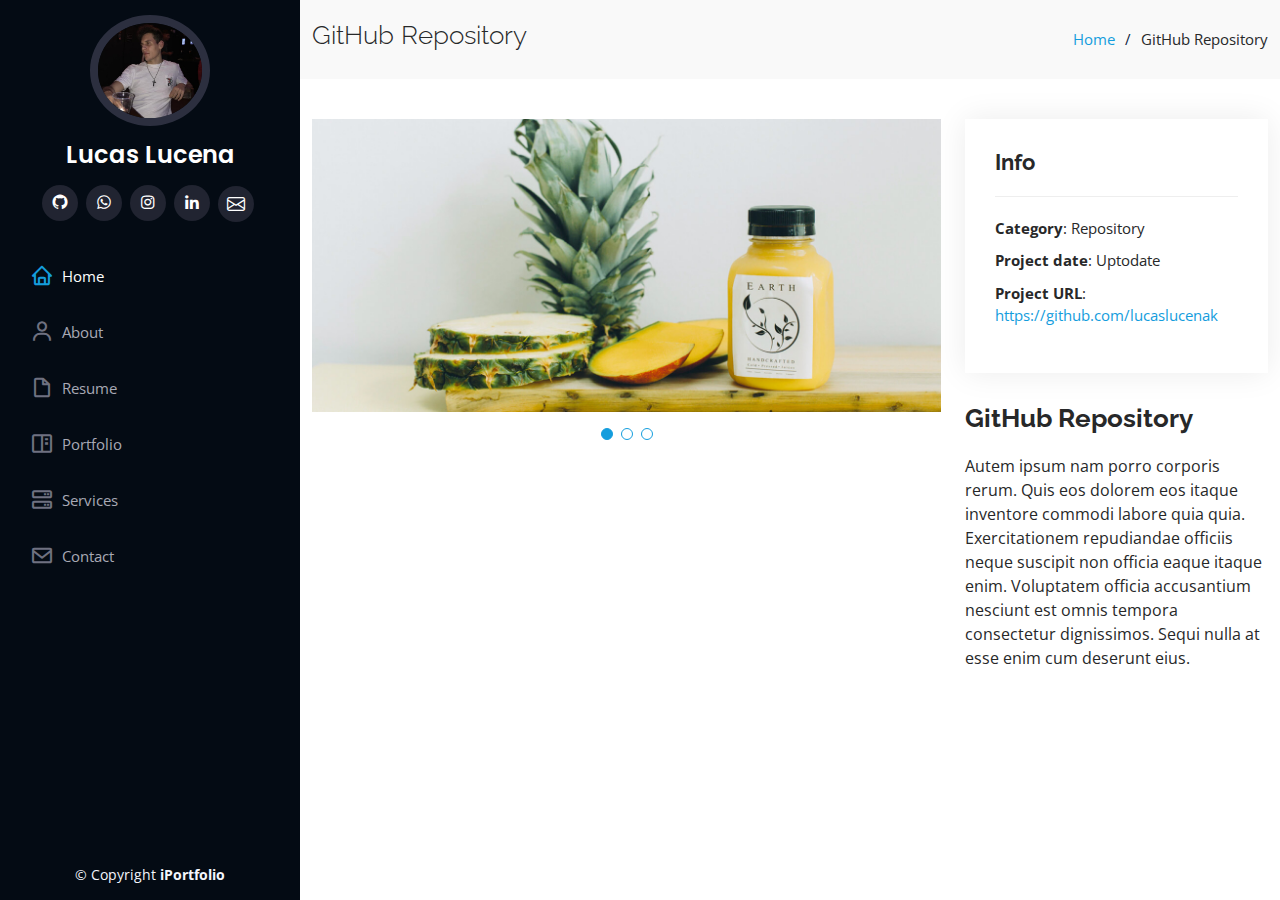
==== details-projeto1.html @ e855beb9 "updated project details" ====
<!DOCTYPE html>
<html lang="en">

<head>
  <meta charset="utf-8">
  <meta content="width=device-width, initial-scale=1.0" name="viewport">

  <title>Portfolio Details - iPortfolio Bootstrap Template</title>
  <meta content="" name="description">
  <meta content="" name="keywords">

  <!-- Favicons -->
  <link href="assets/img/favicon.png" rel="icon">
  <link href="assets/img/apple-touch-icon.png" rel="apple-touch-icon">

  <!-- Google Fonts -->
  <link href="https://fonts.googleapis.com/css?family=Open+Sans:300,300i,400,400i,600,600i,700,700i|Raleway:300,300i,400,400i,500,500i,600,600i,700,700i|Poppins:300,300i,400,400i,500,500i,600,600i,700,700i" rel="stylesheet">

  <!-- Vendor CSS Files -->
  <link href="assets/vendor/aos/aos.css" rel="stylesheet">
  <link href="assets/vendor/bootstrap/css/bootstrap.min.css" rel="stylesheet">
  <link href="assets/vendor/bootstrap-icons/bootstrap-icons.css" rel="stylesheet">
  <link href="assets/vendor/boxicons/css/boxicons.min.css" rel="stylesheet">
  <link href="assets/vendor/glightbox/css/glightbox.min.css" rel="stylesheet">
  <link href="assets/vendor/swiper/swiper-bundle.min.css" rel="stylesheet">

  <!-- Template Main CSS File -->
  <link href="assets/css/style.css" rel="stylesheet">

</head>

<body>

  <!-- ======= Mobile nav toggle button ======= -->
  <i class="bi bi-list mobile-nav-toggle d-xl-none"></i>

  <!-- ======= Header ======= -->
  <header id="header">
    <div class="d-flex flex-column">

      <div class="profile">
        <img src="assets/img/profile.jpeg" alt="" class="img-fluid rounded-circle">
        <h1 class="text-light"><a href="index.html">Lucas Lucena</a></h1>
        <div class="social-links mt-3 text-center">
          <a href="https://github.com/lucaslucenak/lucaslucenak/" class="twitter" target="_blank"><i class="bx bxl-github"></i></a>
          <a href="http://api.whatsapp.com/send?1=pt_BR&phone=5583986907270" class="facebook" target="_blank"><i class="bx bxl-whatsapp"></i></a>
          <a href="https://www.instagram.com/lucaslucenak/" class="instagram" target="_blank"><i class="bx bxl-instagram"></i></a>
          <a href="https://www.linkedin.com/in/lucas-lucena-6588271a3/" class="linkedin" target="_blank"><i class="bx bxl-linkedin"></i></a>
          <a href="mailto:lucas.lucenak@gmail.com" class="linkedin" target="_blank"><i class="bi bi-envelope"></i></a>
        </div>
      </div>

      <nav id="navbar" class="nav-menu navbar">
        <ul>
          <li><a href="index.html" class="nav-link scrollto active"><i class="bx bx-home"></i> <span>Home</span></a></li>
          <li><a href="index.html" class="nav-link scrollto"><i class="bx bx-user"></i> <span>About</span></a></li>
          <li><a href="index.html" class="nav-link scrollto"><i class="bx bx-file-blank"></i> <span>Resume</span></a></li>
          <li><a href="index.html" class="nav-link scrollto"><i class="bx bx-book-content"></i> <span>Portfolio</span></a></li>
          <li><a href="index.html" class="nav-link scrollto"><i class="bx bx-server"></i> <span>Services</span></a></li>
          <li><a href="index.html" class="nav-link scrollto"><i class="bx bx-envelope"></i> <span>Contact</span></a></li>
        </ul>
      </nav><!-- .nav-menu -->
    </div>
  </header><!-- End Header -->

  <main id="main">

    <!-- ======= Breadcrumbs ======= -->
    <section id="breadcrumbs" class="breadcrumbs">
      <div class="container">

        <div class="d-flex justify-content-between align-items-center">
          <h2>GitHub Repository</h2>
          <ol>
            <li><a href="index.html">Home</a></li>
            <li>GitHub Repository</li>
          </ol>
        </div>

      </div>
    </section><!-- End Breadcrumbs -->

    <!-- ======= Portfolio Details Section ======= -->
    <section id="portfolio-details" class="portfolio-details">
      <div class="container">

        <div class="row gy-4">

          <div class="col-lg-8">
            <div class="portfolio-details-slider swiper">
              <div class="swiper-wrapper align-items-center">

                <div class="swiper-slide">
                  <img src="assets/img/portfolio/portfolio-details-1.jpg" alt="">
                </div>

                <div class="swiper-slide">
                  <img src="assets/img/portfolio/portfolio-details-2.jpg" alt="">
                </div>

                <div class="swiper-slide">
                  <img src="assets/img/portfolio/portfolio-details-3.jpg" alt="">
                </div>

              </div>
              <div class="swiper-pagination"></div>
            </div>
          </div>

          <div class="col-lg-4">
            <div class="portfolio-info">
              <h3>Info</h3>
              <ul>
                <li><strong>Category</strong>: Repository</li>
                <li><strong>Project date</strong>: Uptodate</li>
                <li><strong>Project URL</strong>: <a href="https://github.com/lucaslucenak">https://github.com/lucaslucenak</a></li>
              </ul>
            </div>
            <div class="portfolio-description">
              <h2>GitHub Repository</h2>
              <p>
                Autem ipsum nam porro corporis rerum. Quis eos dolorem eos itaque inventore commodi labore quia quia. Exercitationem repudiandae officiis neque suscipit non officia eaque itaque enim. Voluptatem officia accusantium nesciunt est omnis tempora consectetur dignissimos. Sequi nulla at esse enim cum deserunt eius.
              </p>
            </div>
          </div>

        </div>

      </div>
    </section><!-- End Portfolio Details Section -->

  </main><!-- End #main -->

  <!-- ======= Footer ======= -->
  <footer id="footer">
    <div class="container">
      <div class="copyright">
        &copy; Copyright <strong><span>iPortfolio</span></strong>
      </div>
    </div>
  </footer><!-- End  Footer -->

  <a href="#" class="back-to-top d-flex align-items-center justify-content-center"><i class="bi bi-arrow-up-short"></i></a>

  <!-- Vendor JS Files -->
  <script src="assets/vendor/purecounter/purecounter.js"></script>
  <script src="assets/vendor/aos/aos.js"></script>
  <script src="assets/vendor/bootstrap/js/bootstrap.bundle.min.js"></script>
  <script src="assets/vendor/glightbox/js/glightbox.min.js"></script>
  <script src="assets/vendor/isotope-layout/isotope.pkgd.min.js"></script>
  <script src="assets/vendor/swiper/swiper-bundle.min.js"></script>
  <script src="assets/vendor/typed.js/typed.min.js"></script>
  <script src="assets/vendor/waypoints/noframework.waypoints.js"></script>
  <script src="assets/vendor/php-email-form/validate.js"></script>

  <!-- Template Main JS File -->
  <script src="assets/js/main.js"></script>

</body>

</html>
---- assets/css/style.css ----
/**
* Template Name: iPortfolio - v3.7.0
* Template URL: https://bootstrapmade.com/iportfolio-bootstrap-portfolio-websites-template/
* Author: BootstrapMade.com
* License: https://bootstrapmade.com/license/
*/

/*--------------------------------------------------------------
# General
--------------------------------------------------------------*/
body {
  font-family: "Open Sans", sans-serif;
  color: #272829;
}

a {
  color: #149ddd;
  text-decoration: none;
}

a:hover {
  color: #37b3ed;
  text-decoration: none;
}

h1, h2, h3, h4, h5, h6 {
  font-family: "Raleway", sans-serif;
}

/*--------------------------------------------------------------
# Back to top button
--------------------------------------------------------------*/
.back-to-top {
  position: fixed;
  visibility: hidden;
  opacity: 0;
  right: 15px;
  bottom: 15px;
  z-index: 996;
  background: #149ddd;
  width: 40px;
  height: 40px;
  border-radius: 50px;
  transition: all 0.4s;
}
.back-to-top i {
  font-size: 28px;
  color: #fff;
  line-height: 0;
}
.back-to-top:hover {
  background: #2eafec;
  color: #fff;
}
.back-to-top.active {
  visibility: visible;
  opacity: 1;
}

/*--------------------------------------------------------------
# Header
--------------------------------------------------------------*/
#header {
  position: fixed;
  top: 0;
  left: 0;
  bottom: 0;
  width: 300px;
  transition: all ease-in-out 0.5s;
  z-index: 9997;
  transition: all 0.5s;
  padding: 0 15px;
  background: #040b14;
  overflow-y: auto;
}
#header .profile img {
  margin: 15px auto;
  display: block;
  width: 120px;
  border: 8px solid #2c2f3f;
}
#header .profile h1 {
  font-size: 24px;
  margin: 0;
  padding: 0;
  font-weight: 600;
  -moz-text-align-last: center;
  text-align-last: center;
  font-family: "Poppins", sans-serif;
}
#header .profile h1 a, #header .profile h1 a:hover {
  color: #fff;
  text-decoration: none;
}
#header .profile .social-links a {
  font-size: 18px;
  display: inline-block;
  background: #212431;
  color: #fff;
  line-height: 1;
  padding: 8px 0;
  margin-right: 4px;
  border-radius: 50%;
  text-align: center;
  width: 36px;
  height: 36px;
  transition: 0.3s;
}
#header .profile .social-links a:hover {
  background: #149ddd;
  color: #fff;
  text-decoration: none;
}

#main {
  margin-left: 300px;
}

@media (max-width: 1199px) {
  #header {
    left: -300px;
  }

  #main {
    margin-left: 0;
  }
}
/*--------------------------------------------------------------
# Navigation Menu
--------------------------------------------------------------*/
/* Desktop Navigation */
.nav-menu {
  padding: 30px 0 0 0;
}
.nav-menu * {
  margin: 0;
  padding: 0;
  list-style: none;
}
.nav-menu > ul > li {
  position: relative;
  white-space: nowrap;
}
.nav-menu a, .nav-menu a:focus {
  display: flex;
  align-items: center;
  color: #a8a9b4;
  padding: 12px 15px;
  margin-bottom: 8px;
  transition: 0.3s;
  font-size: 15px;
}
.nav-menu a i, .nav-menu a:focus i {
  font-size: 24px;
  padding-right: 8px;
  color: #6f7180;
}
.nav-menu a:hover, .nav-menu .active, .nav-menu .active:focus, .nav-menu li:hover > a {
  text-decoration: none;
  color: #fff;
}
.nav-menu a:hover i, .nav-menu .active i, .nav-menu .active:focus i, .nav-menu li:hover > a i {
  color: #149ddd;
}

/* Mobile Navigation */
.mobile-nav-toggle {
  position: fixed;
  right: 15px;
  top: 15px;
  z-index: 9998;
  border: 0;
  font-size: 24px;
  transition: all 0.4s;
  outline: none !important;
  background-color: #149ddd;
  color: #fff;
  width: 40px;
  height: 40px;
  display: inline-flex;
  align-items: center;
  justify-content: center;
  line-height: 0;
  border-radius: 50px;
  cursor: pointer;
}

.mobile-nav-active {
  overflow: hidden;
}
.mobile-nav-active #header {
  left: 0;
}

/*--------------------------------------------------------------
# Hero Section
--------------------------------------------------------------*/
#hero {
  width: 100%;
  height: 100vh;
  background: url('https://getwallpapers.com/wallpaper/full/1/8/2/74758.jpg') top center;
  background-size: cover;
}
#hero:before {
  content: "";
  background: rgba(5, 13, 24, 0.3);
  position: absolute;
  bottom: 0;
  top: 0;
  left: 0;
  right: 0;
  z-index: 1;
}
#hero .hero-container {
  position: relative;
  z-index: 2;
  min-width: 300px;
}
#hero h1 {
  margin: 0 0 10px 0;
  font-size: 64px;
  font-weight: 700;
  line-height: 56px;
  color: #fff;
}
#hero p {
  color: #fff;
  margin-bottom: 50px;
  font-size: 26px;
  font-family: "Poppins", sans-serif;
}
#hero p span {
  color: #fff;
  padding-bottom: 4px;
  letter-spacing: 1px;
  border-bottom: 3px solid #149ddd;
}
@media (min-width: 1024px) {
  #hero {
    background-attachment: fixed;
  }
}
@media (max-width: 768px) {
  #hero h1 {
    font-size: 28px;
    line-height: 36px;
  }
  #hero h2 {
    font-size: 18px;
    line-height: 24px;
    margin-bottom: 30px;
  }
}

/*--------------------------------------------------------------
# Sections General
--------------------------------------------------------------*/
section {
  padding: 60px 0;
  overflow: hidden;
}

.section-bg {
  background: #f5f8fd;
}

.section-title {
  padding-bottom: 30px;
}
.section-title h2 {
  font-size: 32px;
  font-weight: bold;
  margin-bottom: 20px;
  padding-bottom: 20px;
  position: relative;
  color: #173b6c;
}
.section-title h2::after {
  content: "";
  position: absolute;
  display: block;
  width: 50px;
  height: 3px;
  background: #149ddd;
  bottom: 0;
  left: 0;
}
.section-title p {
  margin-bottom: 0;
}

/*--------------------------------------------------------------
# About
--------------------------------------------------------------*/
.about .content h3 {
  font-weight: 700;
  font-size: 26px;
  color: #173b6c;
}
.about .content ul {
  list-style: none;
  padding: 0;
}
.about .content ul li {
  margin-bottom: 20px;
  display: flex;
  align-items: center;
}
.about .content ul strong {
  margin-right: 10px;
}
.about .content ul i {
  font-size: 16px;
  margin-right: 5px;
  color: #149ddd;
  line-height: 0;
}
.about .content p:last-child {
  margin-bottom: 0;
}

/*--------------------------------------------------------------
# Facts
--------------------------------------------------------------*/
.facts {
  padding-bottom: 30px;
}
.facts .count-box {
  padding: 30px;
  width: 100%;
}
.facts .count-box i {
  display: block;
  font-size: 44px;
  color: #149ddd;
  float: left;
  line-height: 0;
}
.facts .count-box span {
  font-size: 48px;
  line-height: 40px;
  display: block;
  font-weight: 700;
  color: #050d18;
  margin-left: 60px;
}
.facts .count-box p {
  padding: 15px 0 0 0;
  margin: 0 0 0 60px;
  font-family: "Raleway", sans-serif;
  font-size: 14px;
  color: #122f57;
}
.facts .count-box a {
  font-weight: 600;
  display: block;
  margin-top: 20px;
  color: #122f57;
  font-size: 15px;
  font-family: "Poppins", sans-serif;
  transition: ease-in-out 0.3s;
}
.facts .count-box a:hover {
  color: #1f5297;
}

/*--------------------------------------------------------------
# Akills
--------------------------------------------------------------*/
.skills .progress {
  height: 60px;
  display: block;
  background: none;
  border-radius: 0;
}
.skills .progress .skill {
  padding: 0;
  margin: 0 0 6px 0;
  text-transform: uppercase;
  display: block;
  font-weight: 600;
  font-family: "Poppins", sans-serif;
  color: #050d18;
}
.skills .progress .skill .val {
  float: right;
  font-style: normal;
}
.skills .progress-bar-wrap {
  background: #dce8f8;
  height: 10px;
}
.skills .progress-bar {
  width: 1px;
  height: 10px;
  transition: 0.9s;
  background-color: #149ddd;
}

/*--------------------------------------------------------------
# Resume
--------------------------------------------------------------*/
.resume .resume-title {
  font-size: 26px;
  font-weight: 700;
  margin-top: 20px;
  margin-bottom: 20px;
  color: #050d18;
}
.resume .resume-item {
  padding: 0 0 20px 20px;
  margin-top: -2px;
  border-left: 2px solid #1f5297;
  position: relative;
}
.resume .resume-item h4 {
  line-height: 18px;
  font-size: 18px;
  font-weight: 600;
  text-transform: uppercase;
  font-family: "Poppins", sans-serif;
  color: #050d18;
  margin-bottom: 10px;
}
.resume .resume-item h5 {
  font-size: 16px;
  background: #e4edf9;
  padding: 5px 15px;
  display: inline-block;
  font-weight: 600;
  margin-bottom: 10px;
}
.resume .resume-item ul {
  padding-left: 20px;
}
.resume .resume-item ul li {
  padding-bottom: 10px;
}
.resume .resume-item:last-child {
  padding-bottom: 0;
}
.resume .resume-item::before {
  content: "";
  position: absolute;
  width: 16px;
  height: 16px;
  border-radius: 50px;
  left: -9px;
  top: 0;
  background: #fff;
  border: 2px solid #1f5297;
}

/*--------------------------------------------------------------
# Portfolio
--------------------------------------------------------------*/
.portfolio .portfolio-item {
  margin-bottom: 30px;
}
.portfolio #portfolio-flters {
  padding: 0;
  margin: 0 auto 35px auto;
  list-style: none;
  text-align: center;
  background: #fff;
  border-radius: 50px;
  padding: 2px 15px;
}
.portfolio #portfolio-flters li {
  cursor: pointer;
  display: inline-block;
  padding: 10px 15px 8px 15px;
  font-size: 14px;
  font-weight: 600;
  line-height: 1;
  text-transform: uppercase;
  color: #272829;
  margin-bottom: 5px;
  transition: all 0.3s ease-in-out;
}
.portfolio #portfolio-flters li:hover, .portfolio #portfolio-flters li.filter-active {
  color: #149ddd;
}
.portfolio #portfolio-flters li:last-child {
  margin-right: 0;
}
.portfolio .portfolio-wrap {
  transition: 0.3s;
  position: relative;
  overflow: hidden;
  z-index: 1;
}
.portfolio .portfolio-wrap::before {
  content: "";
  background: rgba(255, 255, 255, 0.5);
  position: absolute;
  left: 0;
  right: 0;
  top: 0;
  bottom: 0;
  transition: all ease-in-out 0.3s;
  z-index: 2;
  opacity: 0;
}
.portfolio .portfolio-wrap .portfolio-links {
  opacity: 1;
  left: 0;
  right: 0;
  bottom: -60px;
  z-index: 3;
  position: absolute;
  transition: all ease-in-out 0.3s;
  display: flex;
  justify-content: center;
}
.portfolio .portfolio-wrap .portfolio-links a {
  color: #fff;
  font-size: 28px;
  text-align: center;
  background: rgba(20, 157, 221, 0.75);
  transition: 0.3s;
  width: 50%;
}
.portfolio .portfolio-wrap .portfolio-links a:hover {
  background: rgba(20, 157, 221, 0.95);
}
.portfolio .portfolio-wrap .portfolio-links a + a {
  border-left: 1px solid #37b3ed;
}
.portfolio .portfolio-wrap:hover::before {
  top: 0;
  left: 0;
  right: 0;
  bottom: 0;
  opacity: 1;
}
.portfolio .portfolio-wrap:hover .portfolio-links {
  opacity: 1;
  bottom: 0;
}

/*--------------------------------------------------------------
# Portfolio Details
--------------------------------------------------------------*/
.portfolio-details {
  padding-top: 40px;
}
.portfolio-details .portfolio-details-slider img {
  width: 100%;
}
.portfolio-details .portfolio-details-slider .swiper-pagination {
  margin-top: 20px;
  position: relative;
}
.portfolio-details .portfolio-details-slider .swiper-pagination .swiper-pagination-bullet {
  width: 12px;
  height: 12px;
  background-color: #fff;
  opacity: 1;
  border: 1px solid #149ddd;
}
.portfolio-details .portfolio-details-slider .swiper-pagination .swiper-pagination-bullet-active {
  background-color: #149ddd;
}
.portfolio-details .portfolio-info {
  padding: 30px;
  box-shadow: 0px 0 30px rgba(5, 13, 24, 0.08);
}
.portfolio-details .portfolio-info h3 {
  font-size: 22px;
  font-weight: 700;
  margin-bottom: 20px;
  padding-bottom: 20px;
  border-bottom: 1px solid #eee;
}
.portfolio-details .portfolio-info ul {
  list-style: none;
  padding: 0;
  font-size: 15px;
}
.portfolio-details .portfolio-info ul li + li {
  margin-top: 10px;
}
.portfolio-details .portfolio-description {
  padding-top: 30px;
}
.portfolio-details .portfolio-description h2 {
  font-size: 26px;
  font-weight: 700;
  margin-bottom: 20px;
}
.portfolio-details .portfolio-description p {
  padding: 0;
}

/*--------------------------------------------------------------
# Services
--------------------------------------------------------------*/
.services .icon-box {
  margin-bottom: 20px;
}
.services .icon {
  float: left;
  display: flex;
  align-items: center;
  justify-content: center;
  width: 54px;
  height: 54px;
  background: #149ddd;
  border-radius: 50%;
  transition: 0.5s;
  border: 1px solid #149ddd;
}
.services .icon i {
  color: #fff;
  font-size: 24px;
  line-height: 0;
}
.services .icon-box:hover .icon {
  background: #fff;
}
.services .icon-box:hover .icon i {
  color: #149ddd;
}
.services .title {
  margin-left: 80px;
  font-weight: 700;
  margin-bottom: 15px;
  font-size: 18px;
}
.services .title a {
  color: #343a40;
}
.services .title a:hover {
  color: #149ddd;
}
.services .description {
  margin-left: 80px;
  line-height: 24px;
  font-size: 14px;
}

/*--------------------------------------------------------------
# Testimonials
--------------------------------------------------------------*/
.testimonials .testimonials-carousel, .testimonials .testimonials-slider {
  overflow: hidden;
}
.testimonials .testimonial-item {
  box-sizing: content-box;
  text-align: center;
  min-height: 320px;
}
.testimonials .testimonial-item .testimonial-img {
  width: 90px;
  border-radius: 50%;
  margin: 0 auto;
}
.testimonials .testimonial-item h3 {
  font-size: 18px;
  font-weight: bold;
  margin: 10px 0 5px 0;
  color: #111;
}
.testimonials .testimonial-item h4 {
  font-size: 14px;
  color: #999;
  margin: 0;
}
.testimonials .testimonial-item .quote-icon-left, .testimonials .testimonial-item .quote-icon-right {
  color: #c3e8fa;
  font-size: 26px;
}
.testimonials .testimonial-item .quote-icon-left {
  display: inline-block;
  left: -5px;
  position: relative;
}
.testimonials .testimonial-item .quote-icon-right {
  display: inline-block;
  right: -5px;
  position: relative;
  top: 10px;
}
.testimonials .testimonial-item p {
  font-style: italic;
  margin: 0 15px 15px 15px;
  padding: 20px;
  background: #fff;
  position: relative;
  margin-bottom: 35px;
  border-radius: 6px;
  box-shadow: 0px 2px 15px rgba(0, 0, 0, 0.1);
}
.testimonials .testimonial-item p::after {
  content: "";
  width: 0;
  height: 0;
  border-top: 20px solid #fff;
  border-right: 20px solid transparent;
  border-left: 20px solid transparent;
  position: absolute;
  bottom: -20px;
  left: calc(50% - 20px);
}
.testimonials .swiper-pagination {
  margin-top: 20px;
  position: relative;
}
.testimonials .swiper-pagination .swiper-pagination-bullet {
  width: 12px;
  height: 12px;
  background-color: #fff;
  opacity: 1;
  border: 1px solid #149ddd;
}
.testimonials .swiper-pagination .swiper-pagination-bullet-active {
  background-color: #149ddd;
}

/*--------------------------------------------------------------
# Contact
--------------------------------------------------------------*/
.contact {
  padding-bottom: 130px;
}
.contact .info {
  padding: 30px;
  background: #fff;
  width: 100%;
  box-shadow: 0 0 24px 0 rgba(0, 0, 0, 0.12);
}
.contact .info i {
  font-size: 20px;
  color: #149ddd;
  float: left;
  width: 44px;
  height: 44px;
  background: #dff3fc;
  display: flex;
  justify-content: center;
  align-items: center;
  border-radius: 50px;
  transition: all 0.3s ease-in-out;
}
.contact .info h4 {
  padding: 0 0 0 60px;
  font-size: 22px;
  font-weight: 600;
  margin-bottom: 5px;
  color: #050d18;
}
.contact .info p {
  padding: 0 0 10px 60px;
  margin-bottom: 20px;
  font-size: 14px;
  color: #173b6c;
}
.contact .info .email p {
  padding-top: 5px;
}
.contact .info .social-links {
  padding-left: 60px;
}
.contact .info .social-links a {
  font-size: 18px;
  display: inline-block;
  background: #333;
  color: #fff;
  line-height: 1;
  padding: 8px 0;
  border-radius: 50%;
  text-align: center;
  width: 36px;
  height: 36px;
  transition: 0.3s;
  margin-right: 10px;
}
.contact .info .social-links a:hover {
  background: #149ddd;
  color: #fff;
}
.contact .info .email:hover i, .contact .info .address:hover i, .contact .info .phone:hover i {
  background: #149ddd;
  color: #fff;
}
.contact .php-email-form {
  width: 100%;
  padding: 30px;
  background: #fff;
  box-shadow: 0 0 24px 0 rgba(0, 0, 0, 0.12);
}
.contact .php-email-form .form-group {
  padding-bottom: 8px;
}
.contact .php-email-form .validate {
  display: none;
  color: red;
  margin: 0 0 15px 0;
  font-weight: 400;
  font-size: 13px;
}
.contact .php-email-form .error-message {
  display: none;
  color: #fff;
  background: #ed3c0d;
  text-align: left;
  padding: 15px;
  font-weight: 600;
}
.contact .php-email-form .error-message br + br {
  margin-top: 25px;
}
.contact .php-email-form .sent-message {
  display: none;
  color: #fff;
  background: #18d26e;
  text-align: center;
  padding: 15px;
  font-weight: 600;
}
.contact .php-email-form .loading {
  display: none;
  background: #fff;
  text-align: center;
  padding: 15px;
}
.contact .php-email-form .loading:before {
  content: "";
  display: inline-block;
  border-radius: 50%;
  width: 24px;
  height: 24px;
  margin: 0 10px -6px 0;
  border: 3px solid #18d26e;
  border-top-color: #eee;
  -webkit-animation: animate-loading 1s linear infinite;
  animation: animate-loading 1s linear infinite;
}
.contact .php-email-form .form-group {
  margin-bottom: 15px;
}
.contact .php-email-form label {
  padding-bottom: 8px;
}
.contact .php-email-form input, .contact .php-email-form textarea {
  border-radius: 0;
  box-shadow: none;
  font-size: 14px;
}
.contact .php-email-form input {
  height: 44px;
}
.contact .php-email-form textarea {
  padding: 10px 15px;
}
.contact .php-email-form button[type=submit] {
  background: #149ddd;
  border: 0;
  padding: 10px 24px;
  color: #fff;
  transition: 0.4s;
  border-radius: 4px;
}
.contact .php-email-form button[type=submit]:hover {
  background: #37b3ed;
}
@-webkit-keyframes animate-loading {
  0% {
    transform: rotate(0deg);
  }
  100% {
    transform: rotate(360deg);
  }
}
@keyframes animate-loading {
  0% {
    transform: rotate(0deg);
  }
  100% {
    transform: rotate(360deg);
  }
}

/*--------------------------------------------------------------
# Breadcrumbs
--------------------------------------------------------------*/
.breadcrumbs {
  padding: 20px 0;
  background: #f9f9f9;
}
.breadcrumbs h2 {
  font-size: 26px;
  font-weight: 300;
}
.breadcrumbs ol {
  display: flex;
  flex-wrap: wrap;
  list-style: none;
  padding: 0;
  margin: 0;
  font-size: 15px;
}
.breadcrumbs ol li + li {
  padding-left: 10px;
}
.breadcrumbs ol li + li::before {
  display: inline-block;
  padding-right: 10px;
  color: #0e2442;
  content: "/";
}
@media (max-width: 768px) {
  .breadcrumbs .d-flex {
    display: block !important;
  }
  .breadcrumbs ol {
    display: block;
  }
  .breadcrumbs ol li {
    display: inline-block;
  }
}

/*--------------------------------------------------------------
# Footer
--------------------------------------------------------------*/
#footer {
  padding: 15px;
  color: #f4f6fd;
  font-size: 14px;
  position: fixed;
  left: 0;
  bottom: 0;
  width: 300px;
  z-index: 9999;
  background: #040b14;
}
#footer .copyright {
  text-align: center;
}
#footer .credits {
  padding-top: 5px;
  text-align: center;
  font-size: 13px;
  color: #eaebf0;
}
@media (max-width: 1199px) {
  #footer {
    position: static;
    width: auto;
    padding-right: 20px 15px;
  }
}
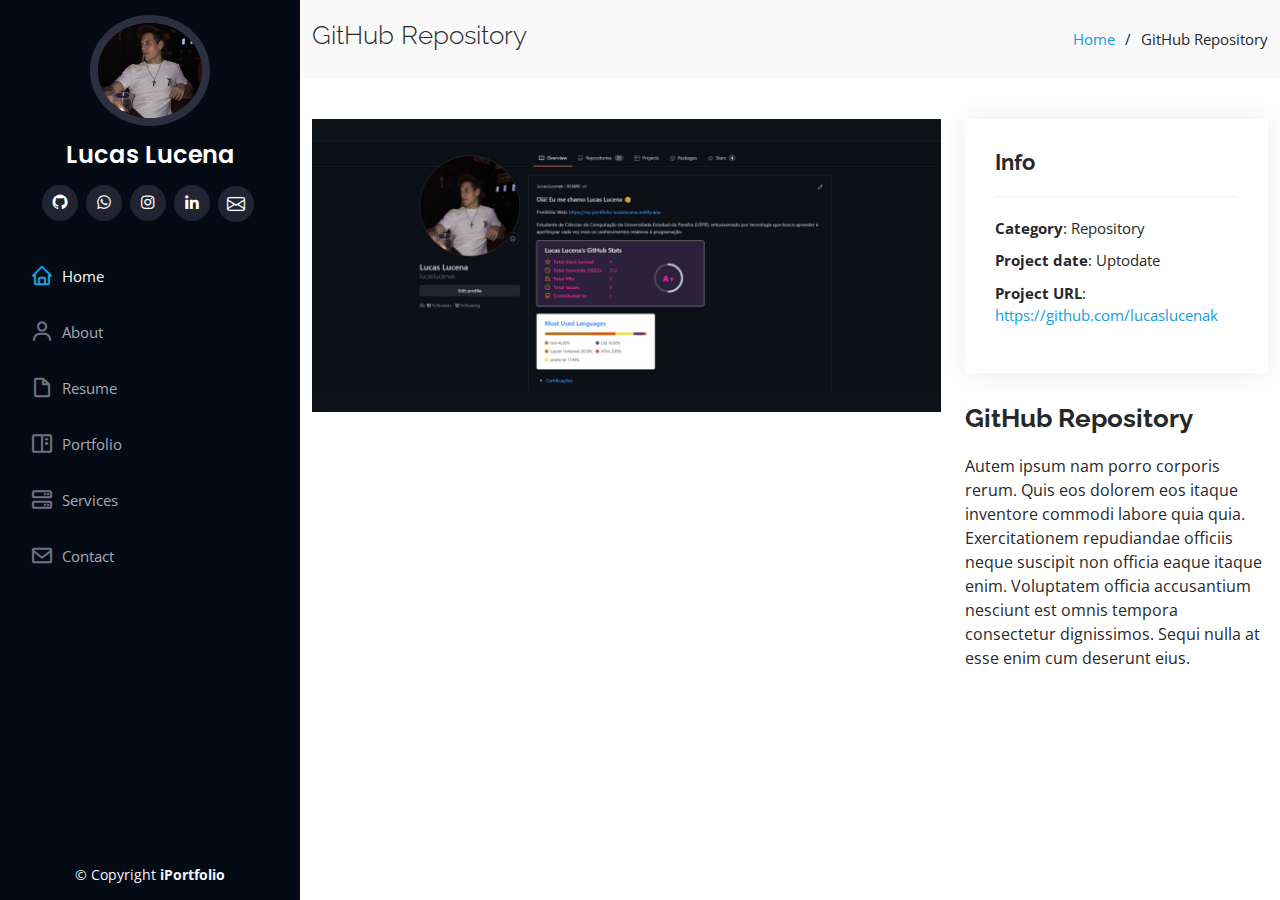
==== commit f780b8fb: "updated projects info" ====
--- a/details-projeto1.html
+++ b/details-projeto1.html
@@ -91,15 +91,7 @@
               <div class="swiper-wrapper align-items-center">
 
                 <div class="swiper-slide">
-                  <img src="assets/img/portfolio/portfolio-details-1.jpg" alt="">
-                </div>
-
-                <div class="swiper-slide">
-                  <img src="assets/img/portfolio/portfolio-details-2.jpg" alt="">
-                </div>
-
-                <div class="swiper-slide">
-                  <img src="assets/img/portfolio/portfolio-details-3.jpg" alt="">
+                  <img src="assets\img\portifolio-details\projeto1\1.png" alt="">
                 </div>
 
               </div>
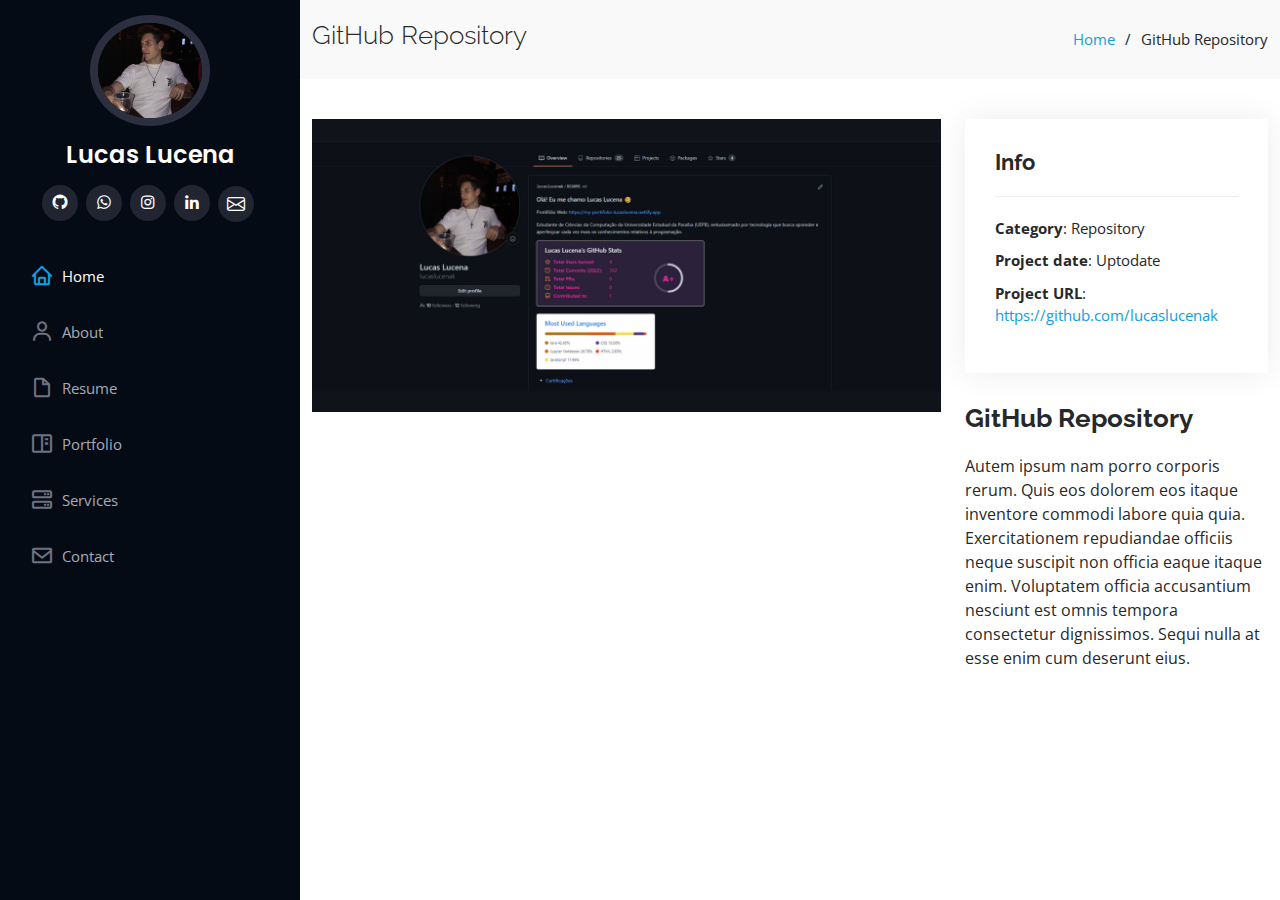
==== commit 0a73cdc9: "updated header" ====
--- a/details-projeto1.html
+++ b/details-projeto1.html
@@ -127,7 +127,7 @@
   <footer id="footer">
     <div class="container">
       <div class="copyright">
-        &copy; Copyright <strong><span>iPortfolio</span></strong>
+        <!-- &copy; Copyright <strong><span>iPortfolio</span></strong> -->
       </div>
     </div>
   </footer><!-- End  Footer -->
